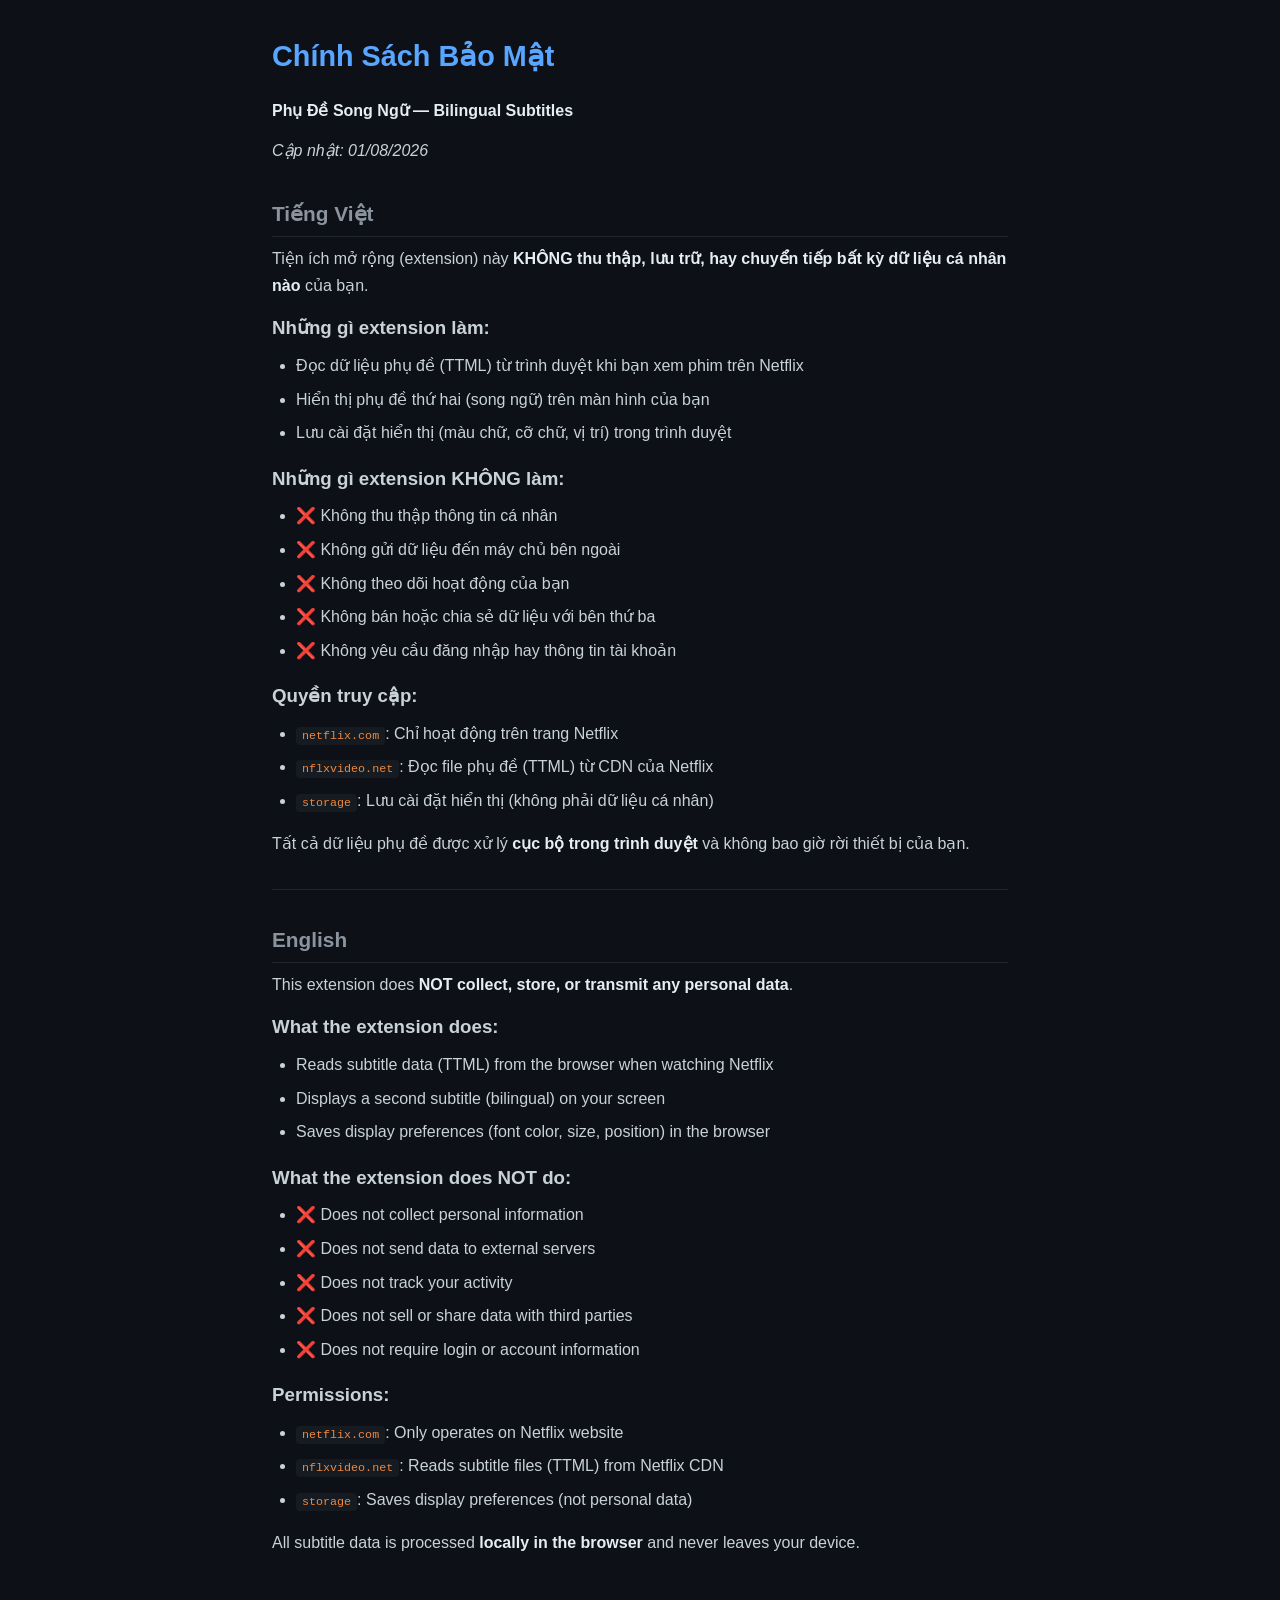
==== index.html @ a3d5d7d5 "Privacy policy page" ====
<!DOCTYPE html>
<html lang="vi">
<head>
  <meta charset="UTF-8">
  <meta name="viewport" content="width=device-width, initial-scale=1.0">
  <title>Chính Sách Bảo Mật — Phụ Đề Song Ngữ</title>
  <style>
    * { margin: 0; padding: 0; box-sizing: border-box; }
    body {
      font-family: -apple-system, BlinkMacSystemFont, 'Segoe UI', Roboto, sans-serif;
      background: #0d1117;
      color: #c9d1d9;
      line-height: 1.7;
      padding: 2rem;
      max-width: 800px;
      margin: 0 auto;
    }
    h1 { color: #58a6ff; margin-bottom: 1rem; font-size: 1.8rem; }
    h2 { color: #8b949e; margin: 2rem 0 0.5rem; font-size: 1.3rem; border-bottom: 1px solid #21262d; padding-bottom: 0.3rem; }
    p { margin-bottom: 0.8rem; }
    ul, ol { margin: 0.5rem 0 1rem 1.5rem; }
    li { margin-bottom: 0.4rem; }
    code { background: #161b22; padding: 2px 6px; border-radius: 4px; color: #f0883e; font-size: 0.9em; }
    strong { color: #e6edf3; }
    hr { border: none; border-top: 1px solid #21262d; margin: 2rem 0; }
  </style>
</head>
<body>
<h1>Chính Sách Bảo Mật</h1>
<p><strong>Phụ Đề Song Ngữ — Bilingual Subtitles</strong></p>
<p><em>Cập nhật: 01/08/2026</em>
</p>
<h2>Tiếng Việt</h2>
<p>Tiện ích mở rộng (extension) này <strong>KHÔNG thu thập, lưu trữ, hay chuyển tiếp bất kỳ dữ liệu cá nhân nào</strong> của bạn.</p>
<h3>Những gì extension làm:</h3>
<ul>
<li>Đọc dữ liệu phụ đề (TTML) từ trình duyệt khi bạn xem phim trên Netflix</li>
<li>Hiển thị phụ đề thứ hai (song ngữ) trên màn hình của bạn</li>
<li>Lưu cài đặt hiển thị (màu chữ, cỡ chữ, vị trí) trong trình duyệt</li>
</ul>
<h3>Những gì extension KHÔNG làm:</h3>
<ul>
<li>❌ Không thu thập thông tin cá nhân</li>
<li>❌ Không gửi dữ liệu đến máy chủ bên ngoài</li>
<li>❌ Không theo dõi hoạt động của bạn</li>
<li>❌ Không bán hoặc chia sẻ dữ liệu với bên thứ ba</li>
<li>❌ Không yêu cầu đăng nhập hay thông tin tài khoản</li>
</ul>
<h3>Quyền truy cập:</h3>
<ul>
<li><code>netflix.com</code>: Chỉ hoạt động trên trang Netflix</li>
<li><code>nflxvideo.net</code>: Đọc file phụ đề (TTML) từ CDN của Netflix</li>
<li><code>storage</code>: Lưu cài đặt hiển thị (không phải dữ liệu cá nhân)</li>
</ul>
<p>Tất cả dữ liệu phụ đề được xử lý <strong>cục bộ trong trình duyệt</strong> và không bao giờ rời thiết bị của bạn.</p>
<hr>
<h2>English</h2>
<p>This extension does <strong>NOT collect, store, or transmit any personal data</strong>.</p>
<h3>What the extension does:</h3>
<ul>
<li>Reads subtitle data (TTML) from the browser when watching Netflix</li>
<li>Displays a second subtitle (bilingual) on your screen</li>
<li>Saves display preferences (font color, size, position) in the browser</li>
</ul>
<h3>What the extension does NOT do:</h3>
<ul>
<li>❌ Does not collect personal information</li>
<li>❌ Does not send data to external servers</li>
<li>❌ Does not track your activity</li>
<li>❌ Does not sell or share data with third parties</li>
<li>❌ Does not require login or account information</li>
</ul>
<h3>Permissions:</h3>
<ul>
<li><code>netflix.com</code>: Only operates on Netflix website</li>
<li><code>nflxvideo.net</code>: Reads subtitle files (TTML) from Netflix CDN</li>
<li><code>storage</code>: Saves display preferences (not personal data)</li>
</ul>
<p>All subtitle data is processed <strong>locally in the browser</strong> and never leaves your device.</p>
</body>
</html>
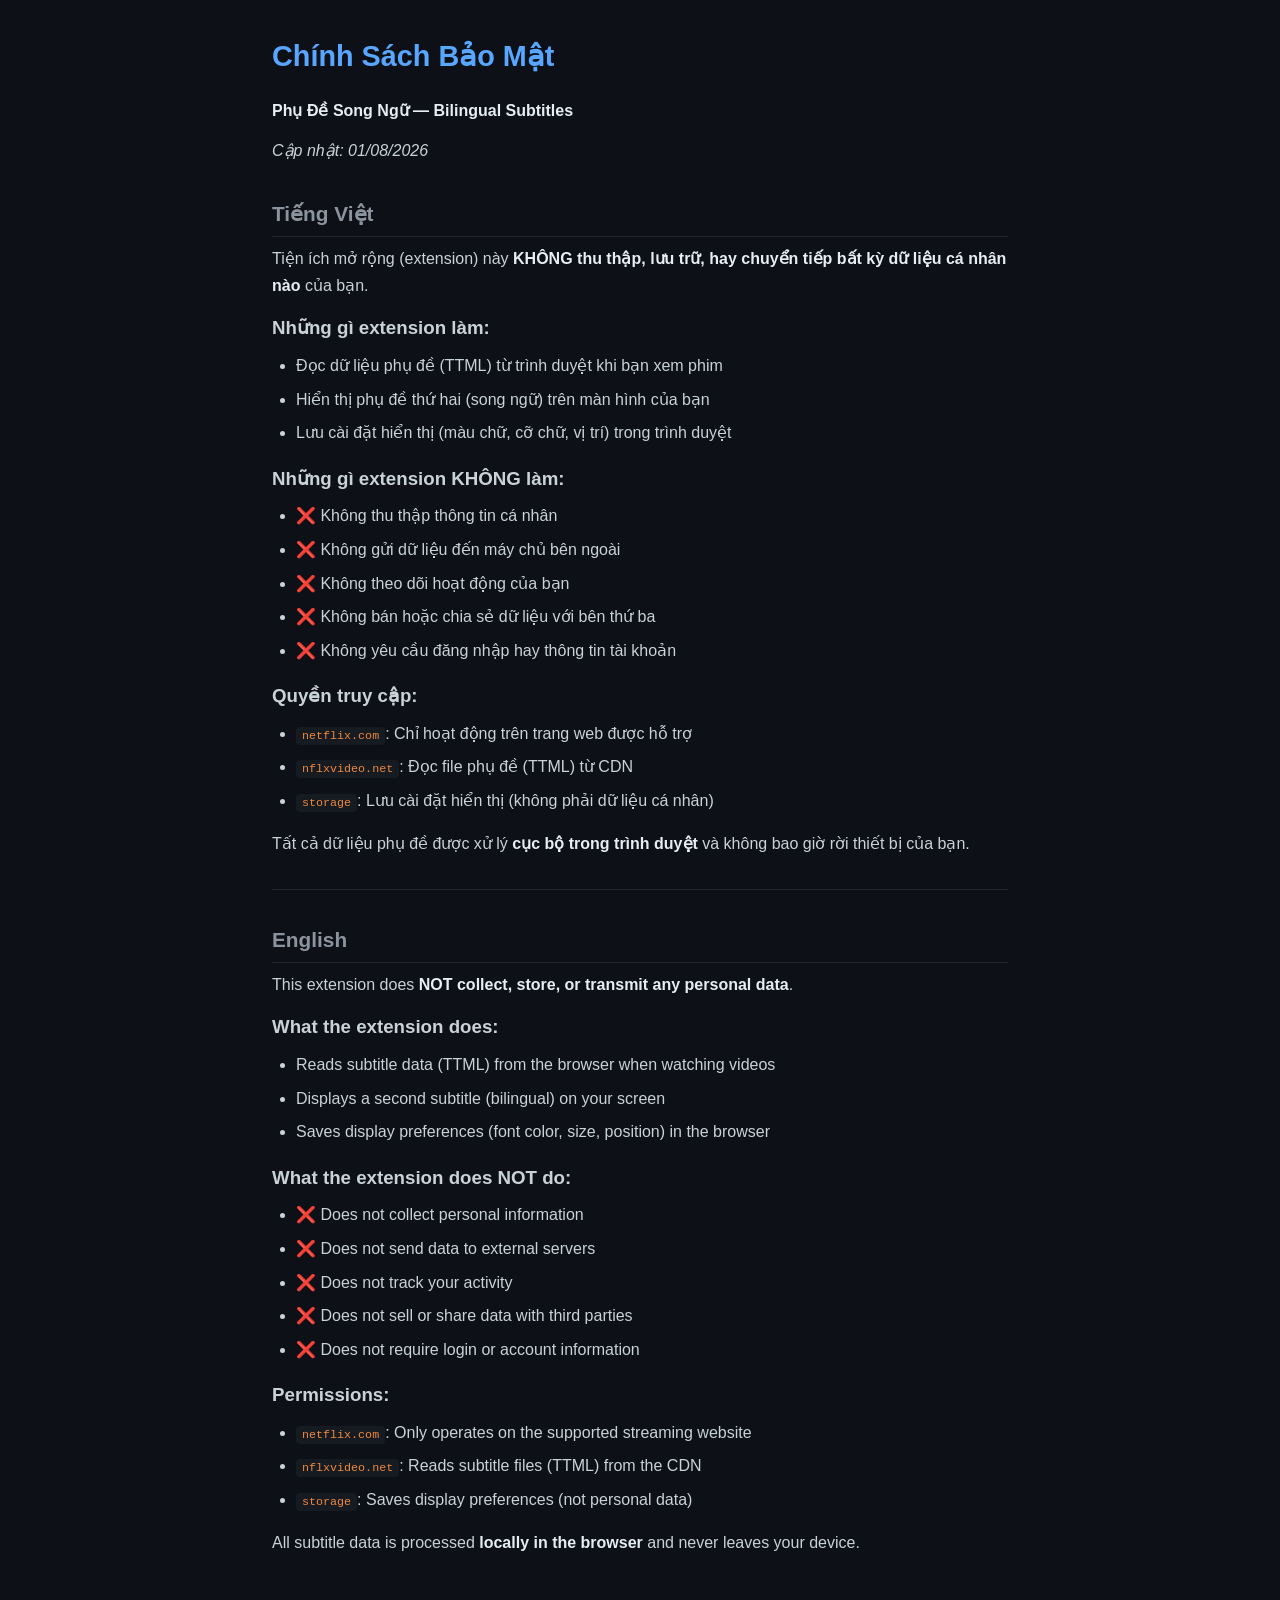
==== commit 57bde1ff: "Remove trademark from privacy policy" ====
--- a/index.html
+++ b/index.html
@@ -28,16 +28,18 @@
 <body>
 <h1>Chính Sách Bảo Mật</h1>
 <p><strong>Phụ Đề Song Ngữ — Bilingual Subtitles</strong></p>
-<p><em>Cập nhật: 01/08/2026</em>
-</p>
+<p><em>Cập nhật: 01/08/2026</em></p>
+
 <h2>Tiếng Việt</h2>
 <p>Tiện ích mở rộng (extension) này <strong>KHÔNG thu thập, lưu trữ, hay chuyển tiếp bất kỳ dữ liệu cá nhân nào</strong> của bạn.</p>
+
 <h3>Những gì extension làm:</h3>
 <ul>
-<li>Đọc dữ liệu phụ đề (TTML) từ trình duyệt khi bạn xem phim trên Netflix</li>
+<li>Đọc dữ liệu phụ đề (TTML) từ trình duyệt khi bạn xem phim</li>
 <li>Hiển thị phụ đề thứ hai (song ngữ) trên màn hình của bạn</li>
 <li>Lưu cài đặt hiển thị (màu chữ, cỡ chữ, vị trí) trong trình duyệt</li>
 </ul>
+
 <h3>Những gì extension KHÔNG làm:</h3>
 <ul>
 <li>❌ Không thu thập thông tin cá nhân</li>
@@ -46,22 +48,28 @@
 <li>❌ Không bán hoặc chia sẻ dữ liệu với bên thứ ba</li>
 <li>❌ Không yêu cầu đăng nhập hay thông tin tài khoản</li>
 </ul>
+
 <h3>Quyền truy cập:</h3>
 <ul>
-<li><code>netflix.com</code>: Chỉ hoạt động trên trang Netflix</li>
-<li><code>nflxvideo.net</code>: Đọc file phụ đề (TTML) từ CDN của Netflix</li>
+<li><code>netflix.com</code>: Chỉ hoạt động trên trang web được hỗ trợ</li>
+<li><code>nflxvideo.net</code>: Đọc file phụ đề (TTML) từ CDN</li>
 <li><code>storage</code>: Lưu cài đặt hiển thị (không phải dữ liệu cá nhân)</li>
 </ul>
+
 <p>Tất cả dữ liệu phụ đề được xử lý <strong>cục bộ trong trình duyệt</strong> và không bao giờ rời thiết bị của bạn.</p>
+
 <hr>
+
 <h2>English</h2>
 <p>This extension does <strong>NOT collect, store, or transmit any personal data</strong>.</p>
+
 <h3>What the extension does:</h3>
 <ul>
-<li>Reads subtitle data (TTML) from the browser when watching Netflix</li>
+<li>Reads subtitle data (TTML) from the browser when watching videos</li>
 <li>Displays a second subtitle (bilingual) on your screen</li>
 <li>Saves display preferences (font color, size, position) in the browser</li>
 </ul>
+
 <h3>What the extension does NOT do:</h3>
 <ul>
 <li>❌ Does not collect personal information</li>
@@ -70,12 +78,15 @@
 <li>❌ Does not sell or share data with third parties</li>
 <li>❌ Does not require login or account information</li>
 </ul>
+
 <h3>Permissions:</h3>
 <ul>
-<li><code>netflix.com</code>: Only operates on Netflix website</li>
-<li><code>nflxvideo.net</code>: Reads subtitle files (TTML) from Netflix CDN</li>
+<li><code>netflix.com</code>: Only operates on the supported streaming website</li>
+<li><code>nflxvideo.net</code>: Reads subtitle files (TTML) from the CDN</li>
 <li><code>storage</code>: Saves display preferences (not personal data)</li>
 </ul>
+
 <p>All subtitle data is processed <strong>locally in the browser</strong> and never leaves your device.</p>
+
 </body>
 </html>
